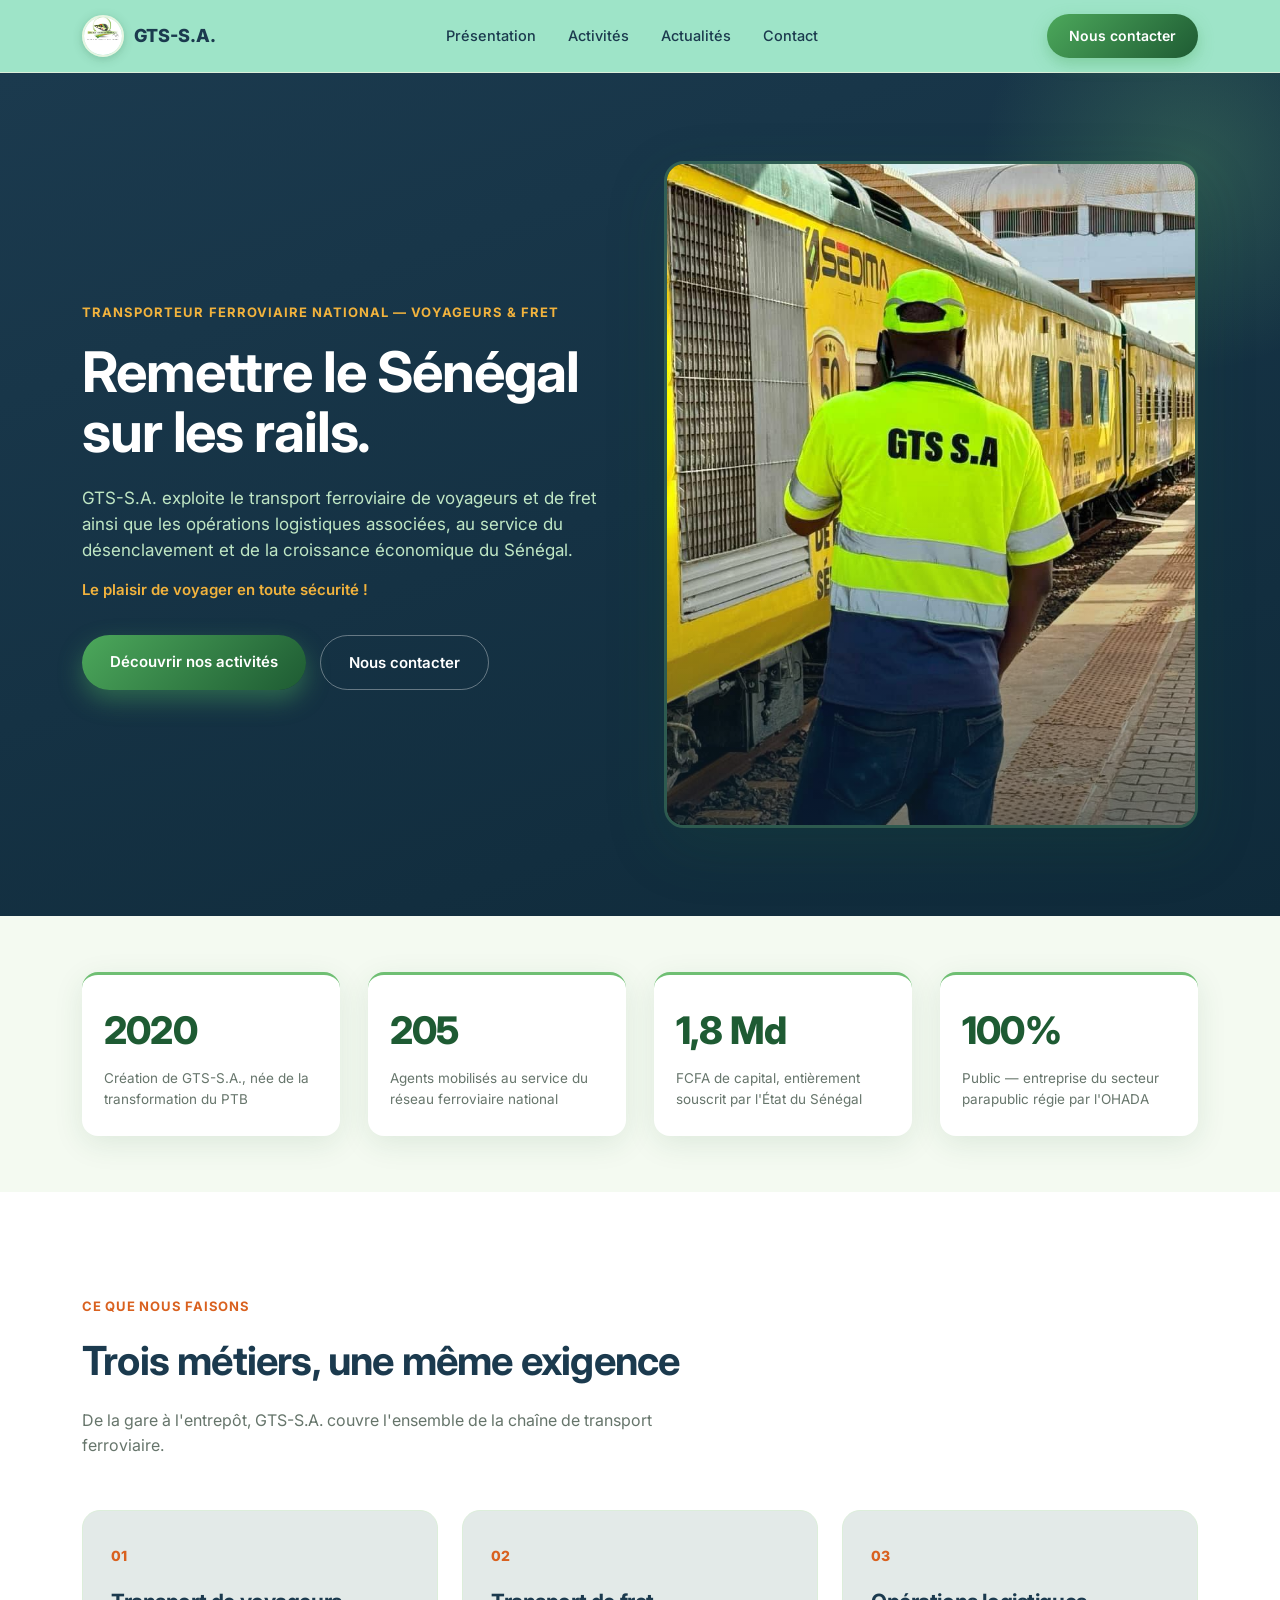
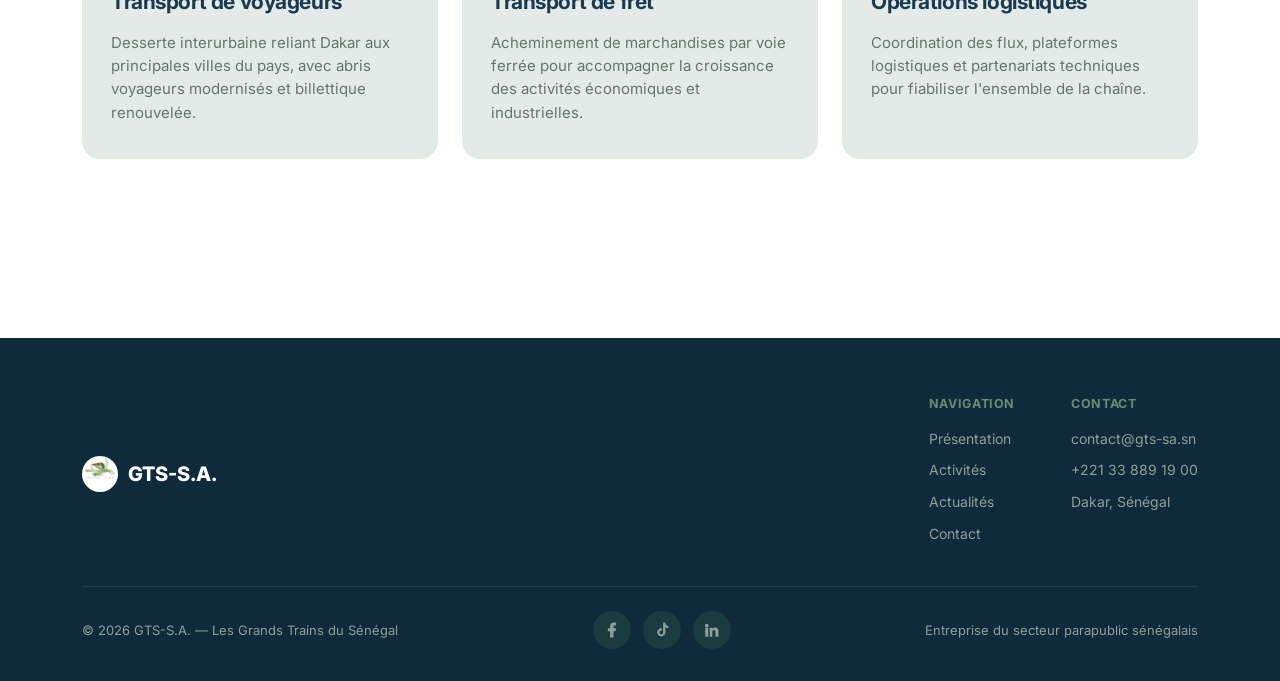
==== index.html @ c49fcd5d "Ajout du site complet" ====
<!DOCTYPE html>
<html lang="fr">
<head>
<meta charset="UTF-8">
<meta name="viewport" content="width=device-width, initial-scale=1.0">
<title>Accueil — GTS-S.A.</title>
<meta name="description" content="GTS-S.A. exploite le transport ferroviaire de voyageurs et de fret ainsi que les opérations logistiques associées au Sénégal.">
<link rel="preconnect" href="https://fonts.googleapis.com">
<link href="https://fonts.googleapis.com/css2?family=Inter:wght@400;500;600;700;800&display=swap" rel="stylesheet">
<link rel="stylesheet" href="css/style.css">
</head>
<body>

<header id="site-header">
  <div class="nav-inner">
    <a href="index.html" class="brand">
      <span class="mark"><img src="images/logo-gts.jpeg" alt="Logo GTS-S.A."></span>
      GTS-S.A.
    </a>
    <nav>
      <ul>
        <li><a href="presentation.html" class="">Présentation</a></li>
        <li><a href="activites.html" class="">Activités</a></li>
        <li><a href="actualites.html" class="">Actualités</a></li>
        <li><a href="contact.html" class="">Contact</a></li>
      </ul>
    </nav>
    <a href="contact.html" class="nav-cta">Nous contacter</a>
    <button class="menu-toggle" id="menuToggle" aria-label="Ouvrir le menu">☰</button>
  </div>
</header>

<main>
  <!-- HERO -->
  <section class="hero" id="accueil">
    <div class="wrap">
      <div class="hero-inner">
        <div>
          <p class="eyebrow-plain">Transporteur ferroviaire national — Voyageurs &amp; Fret</p>
          <h1>Remettre le Sénégal sur les rails.</h1>
          <p class="lead">GTS-S.A. exploite le transport ferroviaire de voyageurs et de fret ainsi que les opérations logistiques associées, au service du désenclavement et de la croissance économique du Sénégal.</p>
          <p style="margin-top:14px;color:var(--gold);font-weight:600;font-size:15px;">Le plaisir de voyager en toute sécurité !</p>
          <div class="cta-row">
            <a href="activites.html" class="btn-primary">Découvrir nos activités</a>
            <a href="contact.html" class="btn-secondary">Nous contacter</a>
          </div>
        </div>
        <!-- Déposez une photo de train dans images/hero-train.jpg -->
        <div class="hero-photo">
          <img src="images/Train3.jpeg" alt="Train GTS-S.A. en circulation">
        </div>
      </div>

     
    </div>
  </section>

  <!-- DEPARTURE BOARD / STATS -->
  <div class="board">
    <div class="wrap">
      <div class="board-item">
        <div class="board-num">2020</div>
        <div class="board-label">Création de GTS-S.A., née de la transformation du PTB</div>
      </div>
      <div class="board-item">
        <div class="board-num">205</div>
        <div class="board-label">Agents mobilisés au service du réseau ferroviaire national</div>
      </div>
      <div class="board-item">
        <div class="board-num">1,8 Md</div>
        <div class="board-label">FCFA de capital, entièrement souscrit par l'État du Sénégal</div>
      </div>
      <div class="board-item">
        <div class="board-num">100%</div>
        <div class="board-label">Public — entreprise du secteur parapublic régie par l'OHADA</div>
      </div>
    </div>
  </div>

  <!-- APERÇU ACTIVITES -->
  <section id="activites-preview">
    <div class="wrap">
      <div class="section-head">
        <p class="kicker">Ce que nous faisons</p>
        <h2>Trois métiers, une même exigence</h2>
        <p>De la gare à l'entrepôt, GTS-S.A. couvre l'ensemble de la chaîne de transport ferroviaire.</p>
      </div>
      <div class="activities-grid">
        <div class="activity">
          <p class="num">01</p>
          <h3>Transport de voyageurs</h3>
          <p>Desserte interurbaine reliant Dakar aux principales villes du pays, avec abris voyageurs modernisés et billettique renouvelée.</p>
        </div>
        <div class="activity">
          <p class="num">02</p>
          <h3>Transport de fret</h3>
          <p>Acheminement de marchandises par voie ferrée pour accompagner la croissance des activités économiques et industrielles.</p>
        </div>
        <div class="activity">
          <p class="num">03</p>
          <h3>Opérations logistiques</h3>
          <p>Coordination des flux, plateformes logistiques et partenariats techniques pour fiabiliser l'ensemble de la chaîne.</p>
        </div>
      </div>
      <div style="margin-top:36px;">
        <a href="activites.html" class="btn-secondary">Voir le détail de nos activités</a>
      </div>
    </div>
  </section>
</main>


<div id="site-footer"></div>

<script src="js/footer.js"></script>
<script src="js/main.js"></script>
</body>
</html>
---- css/style.css ----
:root{
  /* Palette inspirée du logo : verts naturels + accents dorés */
  --green-deep:#1E5B33;
  --green:#4CA85B;
  --green-mid:#6FBF73;
  --green-light:#B7E2A8;
  --green-pale:#E7F5E1;
  --gold:#F2B33D;
  --gold-deep:#D9611F;
  --navy:#1B3A4E;
  --paper:#FFFFFF;
  --paper-soft:#F4FAF1;
  --ink:#151A21;
  --grey:#66756B;
  --line:#DCEEDA;
  --shadow: 0 8px 30px rgba(30,91,51,0.10);
  --shadow-lg: 0 20px 60px rgba(30,91,51,0.18);
}
*{margin:0;padding:0;box-sizing:border-box;}
html{scroll-behavior:smooth;}
body{
  background:var(--paper);
  color:var(--ink);
  font-family:'Inter',sans-serif;
  line-height:1.55;
  -webkit-font-smoothing:antialiased;
}
h1,h2,h3{font-family:'Inter',sans-serif;font-weight:700;letter-spacing:-0.02em;}
a{color:inherit;text-decoration:none;}
.wrap{max-width:1180px;margin:0 auto;padding:0 32px;}
img{max-width:100%;display:block;}
a:focus-visible, button:focus-visible{outline:2px solid var(--green);outline-offset:3px;}

/* HEADER */
header{position:sticky;top:0;z-index:50;background:rgba(150, 226, 196, 0.92);backdrop-filter:blur(10px);border-bottom:1px solid var(--line);}
.nav-inner{display:flex;align-items:center;justify-content:space-between;padding:14px 32px;max-width:1180px;margin:0 auto;}
.brand{display:flex;align-items:center;gap:10px;font-weight:800;font-size:18px;color:var(--navy);}
.brand .mark{width:42px;height:42px;border-radius:50%;overflow:hidden;flex-shrink:0;box-shadow:0 2px 10px rgba(30,91,51,0.25);border:2px solid var(--green-pale);}
.brand .mark img{width:100%;height:100%;object-fit:cover;}
nav ul{list-style:none;display:flex;gap:32px;}
nav a{font-size:14.5px;font-weight:500;color:var(--navy);padding:6px 0;border-bottom:2px solid transparent;transition:all .15s;}
nav a:hover, nav a.active{color:var(--green);border-color:var(--gold);}
.nav-cta{background:linear-gradient(135deg,var(--green) 0%,var(--green-deep) 100%);color:#fff;padding:11px 22px;border-radius:999px;font-size:14px;font-weight:600;white-space:nowrap;box-shadow:0 6px 16px rgba(76,168,91,0.38);transition:transform .15s, box-shadow .15s;}
.nav-cta:hover{transform:translateY(-1px);box-shadow:0 8px 20px rgba(76,168,91,0.48);}
.menu-toggle{display:none;background:none;border:none;font-size:26px;color:var(--navy);cursor:pointer;}

@media(max-width:860px){
  nav{display:none;}
  .nav-cta{display:none;}
  .menu-toggle{display:block;}
  header.open nav{display:block;position:absolute;top:100%;left:0;right:0;background:var(--paper);border-bottom:1px solid var(--line);padding:12px 32px 24px;}
  header.open nav ul{flex-direction:column;gap:18px;}
  header.open .nav-cta{display:inline-block;margin-top:16px;}
}

/* PAGE HERO (secondary pages) */
.page-hero{padding:72px 0 56px;background:linear-gradient(180deg,var(--green-pale) 0%,var(--paper-soft) 100%);}
.page-hero .kicker{color:var(--gold-deep);font-weight:700;font-size:13px;text-transform:uppercase;letter-spacing:0.06em;margin-bottom:14px;}
.page-hero h1{font-size:clamp(32px,4.4vw,50px);color:var(--navy);max-width:760px;}
.page-hero p{margin-top:16px;max-width:560px;font-size:17px;color:var(--grey);}

/* HOME HERO */
.hero{position:relative;overflow:hidden;background:linear-gradient(160deg,var(--navy) 0%,#0F2A3A 100%);color:#fff;padding:0;}
.hero::before{content:"";position:absolute;top:-120px;right:-120px;width:420px;height:420px;border-radius:50%;background:radial-gradient(circle,rgba(111,191,115,0.25) 0%,transparent 70%);pointer-events:none;}
.hero-inner{position:relative;display:grid;grid-template-columns:1fr 1fr;align-items:center;gap:48px;padding:88px 0;}
.eyebrow-plain{display:inline-block;color:var(--gold);font-weight:700;font-size:13px;text-transform:uppercase;letter-spacing:0.08em;margin-bottom:20px;}
.hero h1{font-size:clamp(36px,4.6vw,56px);line-height:1.08;color:#fff;}
.hero .lead{margin-top:22px;max-width:520px;font-size:17px;color:#BFE6C4;}
.hero .cta-row{margin-top:34px;display:flex;gap:14px;flex-wrap:wrap;}
.btn-primary{background:linear-gradient(135deg,var(--green) 0%,var(--green-deep) 100%);color:#fff;padding:15px 28px;border-radius:999px;font-weight:600;font-size:15px;display:inline-block;box-shadow:0 10px 24px rgba(76,168,91,0.45);transition:transform .15s, box-shadow .15s;}
.btn-primary:hover{transform:translateY(-2px);box-shadow:0 14px 30px rgba(76,168,91,0.55);}
.btn-secondary{border:1.5px solid rgba(255,255,255,0.35);color:#fff;padding:15px 28px;border-radius:999px;font-weight:600;font-size:15px;display:inline-block;transition:all .15s;}
.btn-secondary:hover{background:rgba(111,191,115,0.15);border-color:var(--green-mid);}
.hero-photo{position:relative;border-radius:20px;overflow:hidden;aspect-ratio:4/5;box-shadow:var(--shadow-lg);border:3px solid rgba(111,191,115,0.3);}
.hero-photo img{width:100%;height:100%;object-fit:cover;}
.hero-photo::after{content:"";position:absolute;inset:0;background:linear-gradient(180deg,transparent 50%,rgba(15,42,58,0.55) 100%);}
@media(max-width:900px){.hero-inner{grid-template-columns:1fr;padding:60px 0;}.hero-photo{aspect-ratio:16/10;order:-1;}}

/* Route line diagram */
.route{margin-top:52px;padding-top:28px;border-top:1px solid rgba(111,191,115,0.22);}
.route-track{position:relative;display:flex;justify-content:space-between;align-items:center;padding:0 4px;}
.route-track::before{content:"";position:absolute;left:4px;right:4px;top:50%;height:2px;background:rgba(111,191,115,0.3);transform:translateY(-50%);}
.stop{position:relative;z-index:1;display:flex;flex-direction:column;align-items:center;gap:10px;padding:0 6px;}
.stop .dot{width:10px;height:10px;border-radius:50%;background:#0F2A3A;border:2px solid rgba(111,191,115,0.6);}
.stop.major .dot{background:var(--gold);border-color:var(--gold);width:13px;height:13px;}
.stop span{font-size:12px;color:#C7DBC9;white-space:nowrap;font-weight:500;}
@media(max-width:640px){.route-track{overflow-x:auto;justify-content:flex-start;gap:34px;padding-bottom:8px;}}

/* DEPARTURE BOARD / STATS */
.board{background:var(--paper-soft);padding:56px 0;}
.board .wrap{display:grid;grid-template-columns:repeat(4,1fr);gap:28px;}
.board-item{background:#fff;border-radius:16px;padding:26px 22px;box-shadow:var(--shadow);border-top:3px solid var(--green-mid);transition:transform .2s, box-shadow .2s;}
.board-item:hover{transform:translateY(-3px);box-shadow:var(--shadow-lg);}
.board-num{font-weight:800;font-size:clamp(28px,3vw,38px);color:var(--green-deep);letter-spacing:-0.02em;}
.board-label{margin-top:8px;font-size:13.5px;color:var(--grey);}
@media(max-width:760px){.board .wrap{grid-template-columns:1fr 1fr;}}

/* SECTION generic */
section{padding:88px 0;}
.section-head{max-width:640px;margin-bottom:52px;}
.section-head .kicker{color:var(--gold-deep);font-weight:700;font-size:13px;text-transform:uppercase;letter-spacing:0.06em;margin-bottom:14px;}
.section-head h2{font-size:clamp(28px,3.4vw,40px);color:var(--navy);}
.section-head p{margin-top:16px;font-size:16px;color:var(--grey);}

/* PRESENTATION */
.presentation-grid{display:grid;grid-template-columns:1.1fr 0.9fr;gap:56px;align-items:start;}
.presentation-grid p{margin-bottom:18px;font-size:16px;color:#3A4048;max-width:54ch;}
.fact-list{display:flex;flex-direction:column;gap:14px;}
.fact{display:flex;justify-content:space-between;gap:24px;padding:16px 20px;background:var(--green-pale);border-radius:12px;border-left:3px solid var(--green-mid);}
.fact dt{font-size:13.5px;color:var(--grey);}
.fact dd{font-size:14px;color:var(--navy);font-weight:600;text-align:right;}
@media(max-width:820px){.presentation-grid{grid-template-columns:1fr;}}

/* MESSAGE DU DIRECTEUR GÉNÉRAL */
.director{
  display:grid;grid-template-columns:300px 1fr;gap:52px;align-items:center;
  background:linear-gradient(135deg,var(--green-pale) 0%,var(--paper-soft) 100%);border-radius:24px;padding:48px;
}
.director .img-frame{aspect-ratio:3/4;border-radius:18px;box-shadow:var(--shadow-lg);}
.director-name{font-size:22px;color:var(--navy);margin-bottom:4px;font-weight:700;}
.director-title{font-size:14px;color:var(--gold-deep);font-weight:600;margin-bottom:22px;}
.director-quote{font-size:21px;font-weight:600;line-height:1.5;color:var(--navy);margin-bottom:20px;}
.director-quote::before{content:"\201C";color:var(--green);}
.director-quote::after{content:"\201D";color:var(--green);}
.director-bio p{font-size:15px;color:var(--grey);margin-bottom:14px;max-width:56ch;}
@media(max-width:760px){.director{grid-template-columns:1fr;padding:32px;}.director .img-frame{max-width:220px;margin:0 auto;}}

/* ACTIVITES */
.activities-grid{display:grid;grid-template-columns:repeat(3,1fr);gap:24px;}
.activity{background:#e3eae8;border:1px solid var(--line);border-radius:18px;padding:34px 28px;transition:box-shadow .2s, transform .2s, border-color .2s;}
.activity:hover{box-shadow:var(--shadow-lg);transform:translateY(-4px);border-color:var(--green-mid);}
.activity .num{color:var(--gold-deep);font-weight:800;font-size:14px;margin-bottom:20px;}
.activity h3{font-size:21px;color:var(--navy);margin-bottom:12px;}
.activity p{font-size:15px;color:var(--grey);}
@media(max-width:820px){.activities-grid{grid-template-columns:1fr;}}

/* GALERIE FLOTTE */
.fleet-gallery{display:grid;grid-template-columns:1.4fr 1fr;grid-template-rows:1fr 1fr;gap:20px;height:440px;}
.fleet-gallery .img-frame:first-child{grid-row:1/3;}
.img-frame{border-radius:18px;overflow:hidden;box-shadow:var(--shadow);position:relative;background:var(--paper-soft);}
.img-frame img{width:100%;height:100%;object-fit:cover;display:block;transition:transform .4s;}
.img-frame:hover img{transform:scale(1.04);}
@media(max-width:760px){.fleet-gallery{grid-template-columns:1fr;grid-template-rows:none;height:auto;}.fleet-gallery .img-frame{aspect-ratio:16/10;grid-row:auto !important;}}

/* ENGAGEMENTS strip */
.engagements{background:linear-gradient(160deg,var(--navy) 0%,#0F2A3A 100%);color:#fff;border-radius:28px;margin:0 32px;}
.engagements .wrap{max-width:1116px;padding:0 32px;}
.engagements .section-head h2{color:#fff;}
.engagements .section-head p{color:#B9D6BC;}
.eng-list{display:grid;grid-template-columns:repeat(4,1fr);gap:32px;}
.eng-item .icon{width:44px;height:44px;border-radius:12px;background:rgba(242,179,61,0.18);display:flex;align-items:center;justify-content:center;color:var(--gold);font-weight:700;font-size:15px;margin-bottom:18px;}
.eng-item h3{font-size:16.5px;font-weight:700;margin-bottom:10px;}
.eng-item p{font-size:14px;color:#B9D6BC;}
@media(max-width:820px){.eng-list{grid-template-columns:1fr 1fr;}.engagements{margin:0 16px;}}
@media(max-width:520px){.eng-list{grid-template-columns:1fr;}}

/* ACTUALITES */
.news-grid{display:grid;grid-template-columns:repeat(3,1fr);gap:28px;}
.news-card{background:#c1e9c9;border:1px solid var(--line);border-radius:18px;overflow:hidden;transition:box-shadow .2s, transform .2s;}
.news-card:hover{box-shadow:var(--shadow-lg);transform:translateY(-4px);}
.news-card .img-frame{aspect-ratio:16/10;border-radius:0;box-shadow:none;margin-bottom:0;}
.news-card-body{padding:22px 24px 26px;}
.news-date{font-size:12px;font-weight:700;color:var(--gold-deep);text-transform:uppercase;letter-spacing:0.04em;margin-bottom:10px;}
.news-card h3{font-size:17.5px;color:var(--navy);margin-bottom:10px;line-height:1.35;}
.news-card p{font-size:14.5px;color:var(--grey);}
@media(max-width:820px){.news-grid{grid-template-columns:1fr;}}

/* CONTACT */
.contact{background:var(--paper-soft);}
.contact-grid{display:grid;grid-template-columns:1fr 1fr;gap:56px;}
.contact-list{display:flex;flex-direction:column;gap:14px;margin-top:8px;}
.contact-list .row{background:#fff;border-radius:12px;padding:18px 20px;border-left:3px solid var(--gold);}
.contact-list dt{font-size:12.5px;color:var(--grey);margin-bottom:6px;}
.contact-list dd{font-size:15.5px;color:var(--navy);font-weight:600;}
.form{background:#fff;border-radius:18px;padding:32px;box-shadow:var(--shadow);}
.form input, .form textarea{width:100%;background:var(--paper-soft);border:1.5px solid transparent;padding:14px 16px;font-family:'Inter',sans-serif;font-size:15px;color:var(--ink);margin-bottom:16px;border-radius:10px;transition:border-color .15s;}
.form input:focus, .form textarea:focus{outline:none;border-color:var(--green);background:#fff;}
.form label{display:block;font-size:13px;color:var(--grey);margin-bottom:6px;font-weight:500;}
.form button{background:linear-gradient(135deg,var(--green) 0%,var(--green-deep) 100%);color:#fff;border:none;padding:14px 30px;font-weight:600;font-size:15px;border-radius:999px;cursor:pointer;box-shadow:0 8px 20px rgba(76,168,91,0.4);transition:transform .15s, box-shadow .15s;}
.form button:hover{transform:translateY(-1px);box-shadow:0 12px 26px rgba(76,168,91,0.5);}
.form button:disabled{opacity:0.6;cursor:not-allowed;transform:none;}
.form-msg{margin-top:16px;font-size:14px;padding:12px 16px;border-radius:10px;display:none;}
.form-msg.success{display:block;background:var(--green-pale);color:var(--green-deep);}
.form-msg.error{display:block;background:#FBE4DD;color:#9A3412;}
.error-text{color:var(--gold-deep);font-size:12px;margin-top:-12px;margin-bottom:14px;display:none;}
.field-error input, .field-error textarea{border-color:var(--gold-deep);}
.field-error .error-text{display:block;}
@media(max-width:820px){.contact-grid{grid-template-columns:1fr;}}

/* FOOTER */
footer{background:#0F2A3A;color:#8FA098;padding:56px 0 32px;margin-top:0;}
.footer-top{display:flex;justify-content:space-between;flex-wrap:wrap;gap:32px;padding-bottom:32px;border-bottom:1px solid rgba(111,191,115,0.15);}
.footer-brand{display:flex;align-items:center;gap:10px;font-weight:800;font-size:20px;color:#fff;}
.footer-brand img{width:36px;height:36px;border-radius:50%;object-fit:cover;}
.footer-links{display:flex;gap:56px;flex-wrap:wrap;}
.footer-links h4{font-size:12.5px;color:#6B8B75;margin-bottom:14px;text-transform:uppercase;letter-spacing:0.05em;}
.footer-links ul{list-style:none;font-size:14px;}
.footer-links li{margin-bottom:10px;}
.footer-links a:hover{color:var(--green-mid);}
.footer-bottom{display:flex;justify-content:space-between;padding-top:24px;font-size:13px;flex-wrap:wrap;gap:12px;align-items:center;}

/* SOCIAL LINKS (footer) */
.social-links{display:flex;gap:12px;}
.social-links a{
  width:38px;height:38px;
  display:flex;align-items:center;justify-content:center;
  border-radius:50%;
  background:rgba(111,191,115,0.12);
  color:#8FA098;
  transition:background .18s, color .18s, transform .18s;
}
.social-links a svg{width:18px;height:18px;}
.social-links a:hover{
  background:var(--green);
  color:#fff;
  transform:translateY(-2px);
}
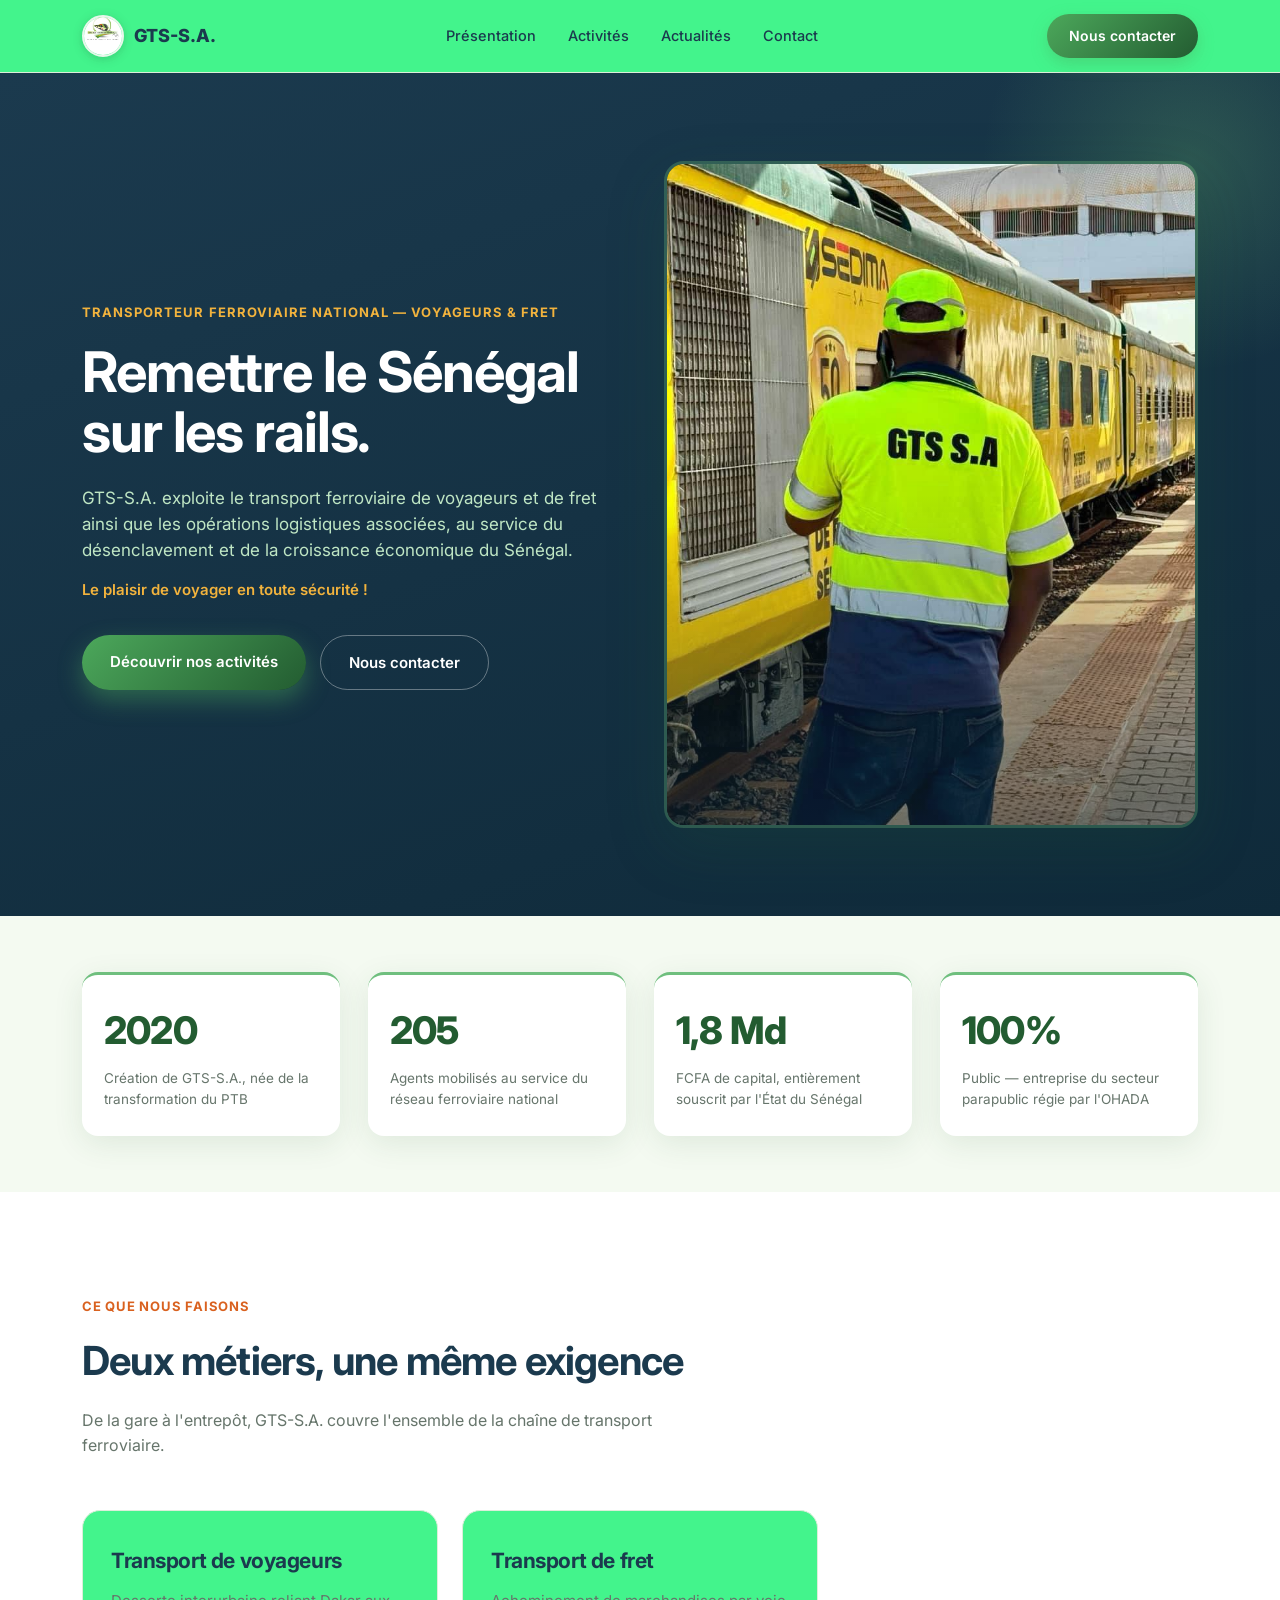
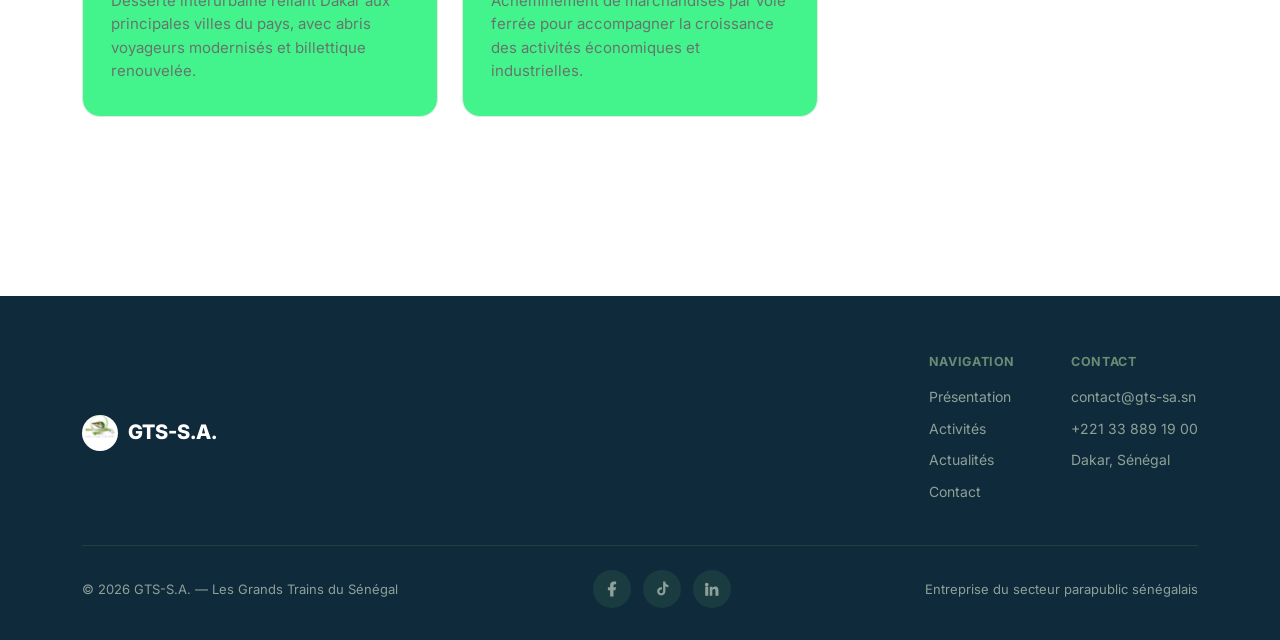
==== commit 00e32517: "Harmonisation" ====
--- a/index.html
+++ b/index.html
@@ -82,25 +82,21 @@
     <div class="wrap">
       <div class="section-head">
         <p class="kicker">Ce que nous faisons</p>
-        <h2>Trois métiers, une même exigence</h2>
+        <h2>Deux métiers, une même exigence</h2>
         <p>De la gare à l'entrepôt, GTS-S.A. couvre l'ensemble de la chaîne de transport ferroviaire.</p>
       </div>
       <div class="activities-grid">
         <div class="activity">
-          <p class="num">01</p>
+          
           <h3>Transport de voyageurs</h3>
           <p>Desserte interurbaine reliant Dakar aux principales villes du pays, avec abris voyageurs modernisés et billettique renouvelée.</p>
         </div>
         <div class="activity">
-          <p class="num">02</p>
+          
           <h3>Transport de fret</h3>
           <p>Acheminement de marchandises par voie ferrée pour accompagner la croissance des activités économiques et industrielles.</p>
         </div>
-        <div class="activity">
-          <p class="num">03</p>
-          <h3>Opérations logistiques</h3>
-          <p>Coordination des flux, plateformes logistiques et partenariats techniques pour fiabiliser l'ensemble de la chaîne.</p>
-        </div>
+       
       </div>
       <div style="margin-top:36px;">
         <a href="activites.html" class="btn-secondary">Voir le détail de nos activités</a>
--- a/css/style.css
+++ b/css/style.css
@@ -1,10 +1,10 @@
 :root{
-  /* Palette inspirée du logo : verts naturels + accents dorés */
-  --green-deep:#1E5B33;
+  /* Palette officielle GTS-S.A. : dérivée du vert du bouton "Nous contacter" (#4CA85B) */
+  --green-deep:#235C31;
   --green:#4CA85B;
-  --green-mid:#6FBF73;
-  --green-light:#B7E2A8;
-  --green-pale:#E7F5E1;
+  --green-mid:#6FBF7E;
+  --green-light:#B4E0BC;
+  --green-pale:#E9F6EB;
   --gold:#F2B33D;
   --gold-deep:#D9611F;
   --navy:#1B3A4E;
@@ -13,8 +13,8 @@
   --ink:#151A21;
   --grey:#66756B;
   --line:#DCEEDA;
-  --shadow: 0 8px 30px rgba(30,91,51,0.10);
-  --shadow-lg: 0 20px 60px rgba(30,91,51,0.18);
+  --shadow: 0 8px 30px rgba(35,92,49,0.10);
+  --shadow-lg: 0 20px 60px rgba(35,92,49,0.18);
 }
 *{margin:0;padding:0;box-sizing:border-box;}
 html{scroll-behavior:smooth;}
@@ -32,7 +32,7 @@
 a:focus-visible, button:focus-visible{outline:2px solid var(--green);outline-offset:3px;}
 
 /* HEADER */
-header{position:sticky;top:0;z-index:50;background:rgba(150, 226, 196, 0.92);backdrop-filter:blur(10px);border-bottom:1px solid var(--line);}
+header{position:sticky;top:0;z-index:50;background:rgba(51, 244, 131, 0.92);backdrop-filter:blur(10px);border-bottom:1px solid var(--line);}
 .nav-inner{display:flex;align-items:center;justify-content:space-between;padding:14px 32px;max-width:1180px;margin:0 auto;}
 .brand{display:flex;align-items:center;gap:10px;font-weight:800;font-size:18px;color:var(--navy);}
 .brand .mark{width:42px;height:42px;border-radius:50%;overflow:hidden;flex-shrink:0;box-shadow:0 2px 10px rgba(30,91,51,0.25);border:2px solid var(--green-pale);}
@@ -127,7 +127,7 @@
 
 /* ACTIVITES */
 .activities-grid{display:grid;grid-template-columns:repeat(3,1fr);gap:24px;}
-.activity{background:#e3eae8;border:1px solid var(--line);border-radius:18px;padding:34px 28px;transition:box-shadow .2s, transform .2s, border-color .2s;}
+.activity{background:rgba(51, 244, 131, 0.92);border:1px solid var(--line);border-radius:18px;padding:34px 28px;transition:box-shadow .2s, transform .2s, border-color .2s;}
 .activity:hover{box-shadow:var(--shadow-lg);transform:translateY(-4px);border-color:var(--green-mid);}
 .activity .num{color:var(--gold-deep);font-weight:800;font-size:14px;margin-bottom:20px;}
 .activity h3{font-size:21px;color:var(--navy);margin-bottom:12px;}
@@ -156,9 +156,10 @@
 
 /* ACTUALITES */
 .news-grid{display:grid;grid-template-columns:repeat(3,1fr);gap:28px;}
-.news-card{background:#c1e9c9;border:1px solid var(--line);border-radius:18px;overflow:hidden;transition:box-shadow .2s, transform .2s;}
+.news-card{background:rgba(51, 244, 131, 0.92);border:1px solid var(--line);border-radius:18px;overflow:hidden;transition:box-shadow .2s, transform .2s;}
 .news-card:hover{box-shadow:var(--shadow-lg);transform:translateY(-4px);}
-.news-card .img-frame{aspect-ratio:16/10;border-radius:0;box-shadow:none;margin-bottom:0;}
+.news-card .img-frame{aspect-ratio:16/10;border-radius:0;box-shadow:none;margin-bottom:0;background:var(--paper-soft);}
+.news-card .img-frame img{object-fit:contain;object-position:center;}
 .news-card-body{padding:22px 24px 26px;}
 .news-date{font-size:12px;font-weight:700;color:var(--gold-deep);text-transform:uppercase;letter-spacing:0.04em;margin-bottom:10px;}
 .news-card h3{font-size:17.5px;color:var(--navy);margin-bottom:10px;line-height:1.35;}
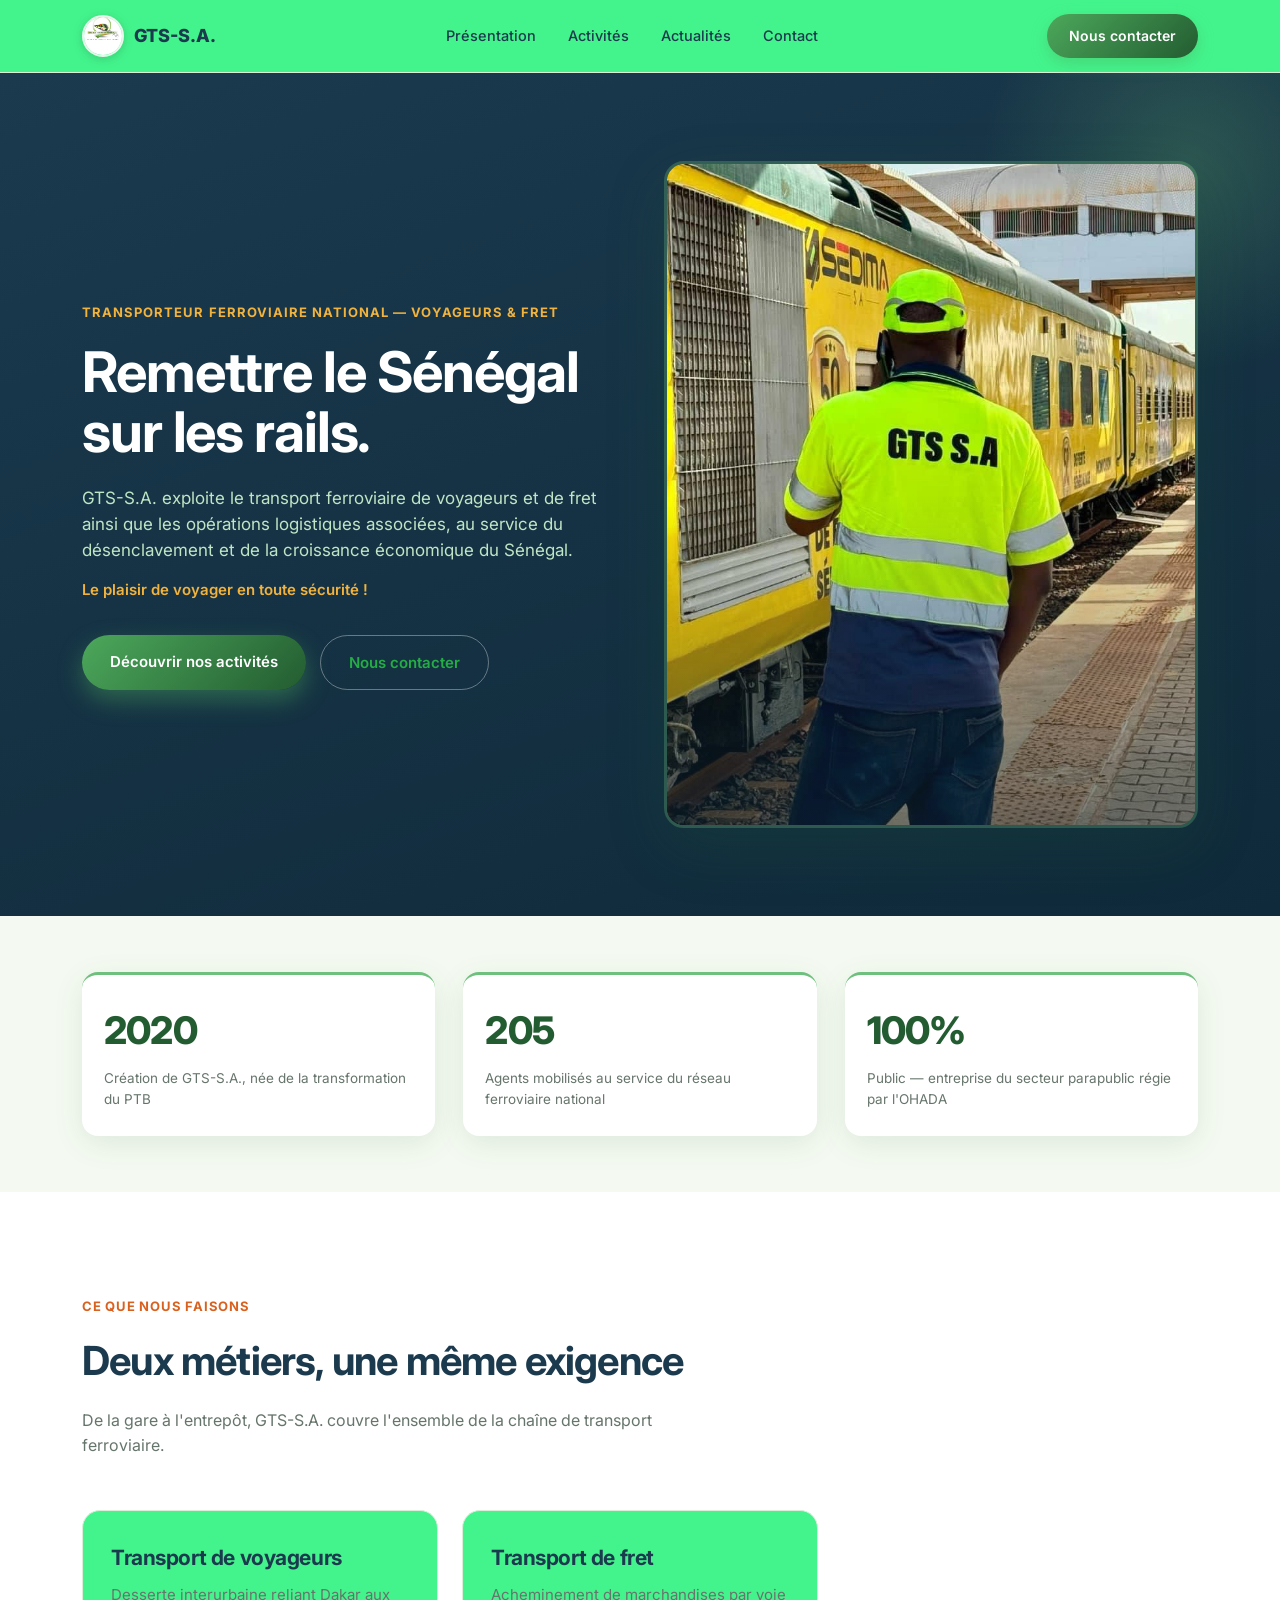
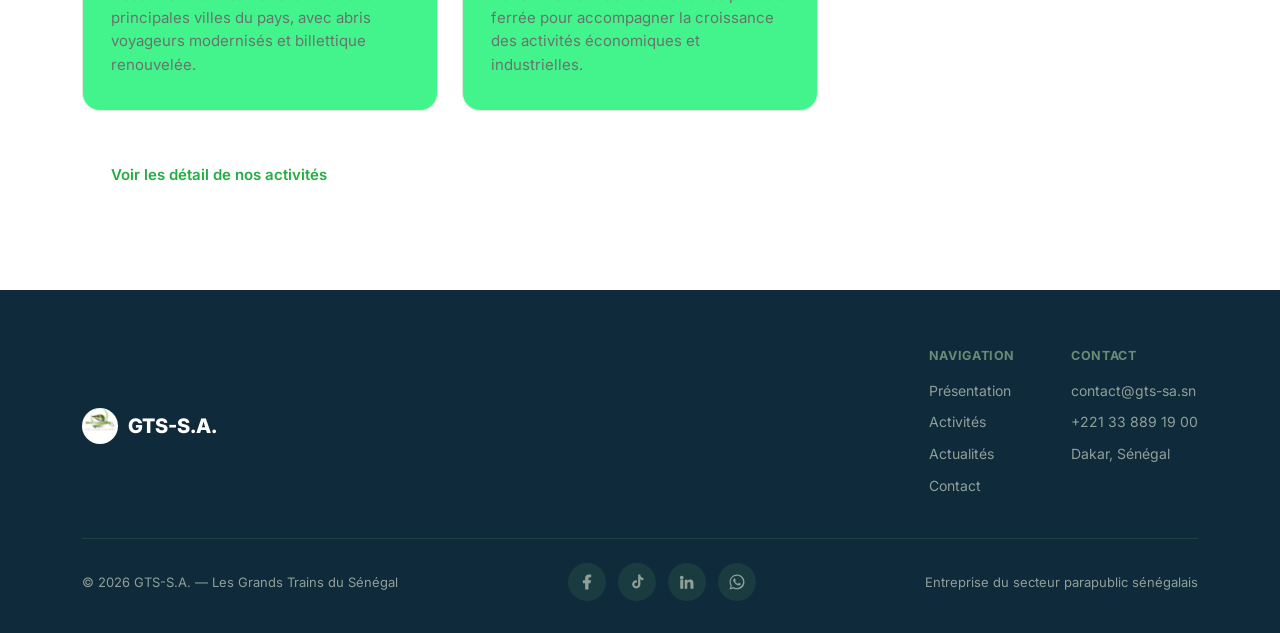
==== commit b2829f13: "Ajout new" ====
--- a/index.html
+++ b/index.html
@@ -55,28 +55,40 @@
     </div>
   </section>
 
-  <!-- DEPARTURE BOARD / STATS -->
+ <!-- DEPARTURE BOARD / STATS -->
   <div class="board">
     <div class="wrap">
       <div class="board-item">
-        <div class="board-num">2020</div>
+        <div class="board-num" data-target="2020"></div>
         <div class="board-label">Création de GTS-S.A., née de la transformation du PTB</div>
       </div>
       <div class="board-item">
-        <div class="board-num">205</div>
+        <div class="board-num" data-target="205"></div>
         <div class="board-label">Agents mobilisés au service du réseau ferroviaire national</div>
       </div>
       <div class="board-item">
-        <div class="board-num">1,8 Md</div>
-        <div class="board-label">FCFA de capital, entièrement souscrit par l'État du Sénégal</div>
-      </div>
-      <div class="board-item">
-        <div class="board-num">100%</div>
+        <div class="board-num" data-target="100" data-suffix="%"></div>
         <div class="board-label">Public — entreprise du secteur parapublic régie par l'OHADA</div>
       </div>
     </div>
   </div>
 
+  <script>
+    document.querySelectorAll('.board-num[data-target]').forEach(function (el) {
+      var target = parseInt(el.getAttribute('data-target'), 10);
+      var suffix = el.getAttribute('data-suffix') || '';
+      var duration = 1800;
+      var start = performance.now();
+
+      function step(now) {
+        var progress = Math.min((now - start) / duration, 1);
+        var eased = 1 - Math.pow(1 - progress, 2);
+        el.textContent = Math.round(target * eased) + suffix;
+        if (progress < 1) requestAnimationFrame(step);
+      }
+      requestAnimationFrame(step);
+    });
+  </script>
   <!-- APERÇU ACTIVITES -->
   <section id="activites-preview">
     <div class="wrap">
@@ -99,7 +111,7 @@
        
       </div>
       <div style="margin-top:36px;">
-        <a href="activites.html" class="btn-secondary">Voir le détail de nos activités</a>
+        <a href="activites.html" class="btn-secondary">Voir les détail de nos activités</a>
       </div>
     </div>
   </section>
--- a/css/style.css
+++ b/css/style.css
@@ -69,7 +69,7 @@
 .hero .cta-row{margin-top:34px;display:flex;gap:14px;flex-wrap:wrap;}
 .btn-primary{background:linear-gradient(135deg,var(--green) 0%,var(--green-deep) 100%);color:#fff;padding:15px 28px;border-radius:999px;font-weight:600;font-size:15px;display:inline-block;box-shadow:0 10px 24px rgba(76,168,91,0.45);transition:transform .15s, box-shadow .15s;}
 .btn-primary:hover{transform:translateY(-2px);box-shadow:0 14px 30px rgba(76,168,91,0.55);}
-.btn-secondary{border:1.5px solid rgba(255,255,255,0.35);color:#fff;padding:15px 28px;border-radius:999px;font-weight:600;font-size:15px;display:inline-block;transition:all .15s;}
+.btn-secondary{border:1.5px solid rgba(255,255,255,0.35);color:#25ad45;padding:15px 28px;border-radius:999px;font-weight:600;font-size:15px;display:inline-block;transition:all .15s;}
 .btn-secondary:hover{background:rgba(111,191,115,0.15);border-color:var(--green-mid);}
 .hero-photo{position:relative;border-radius:20px;overflow:hidden;aspect-ratio:4/5;box-shadow:var(--shadow-lg);border:3px solid rgba(111,191,115,0.3);}
 .hero-photo img{width:100%;height:100%;object-fit:cover;}
@@ -88,12 +88,12 @@
 
 /* DEPARTURE BOARD / STATS */
 .board{background:var(--paper-soft);padding:56px 0;}
-.board .wrap{display:grid;grid-template-columns:repeat(4,1fr);gap:28px;}
+.board .wrap{display:grid;grid-template-columns:repeat(3,1fr);gap:28px;}
 .board-item{background:#fff;border-radius:16px;padding:26px 22px;box-shadow:var(--shadow);border-top:3px solid var(--green-mid);transition:transform .2s, box-shadow .2s;}
 .board-item:hover{transform:translateY(-3px);box-shadow:var(--shadow-lg);}
 .board-num{font-weight:800;font-size:clamp(28px,3vw,38px);color:var(--green-deep);letter-spacing:-0.02em;}
 .board-label{margin-top:8px;font-size:13.5px;color:var(--grey);}
-@media(max-width:760px){.board .wrap{grid-template-columns:1fr 1fr;}}
+@media(max-width:760px){.board .wrap{grid-template-columns:1fr;}}
 
 /* SECTION generic */
 section{padding:88px 0;}
@@ -130,7 +130,7 @@
 .activity{background:rgba(51, 244, 131, 0.92);border:1px solid var(--line);border-radius:18px;padding:34px 28px;transition:box-shadow .2s, transform .2s, border-color .2s;}
 .activity:hover{box-shadow:var(--shadow-lg);transform:translateY(-4px);border-color:var(--green-mid);}
 .activity .num{color:var(--gold-deep);font-weight:800;font-size:14px;margin-bottom:20px;}
-.activity h3{font-size:21px;color:var(--navy);margin-bottom:12px;}
+.activity h3{font-size:clamp(17px,2.1vw,21px);color:var(--navy);margin-bottom:12px;line-height:1.25;text-wrap:balance;}
 .activity p{font-size:15px;color:var(--grey);}
 @media(max-width:820px){.activities-grid{grid-template-columns:1fr;}}
 
